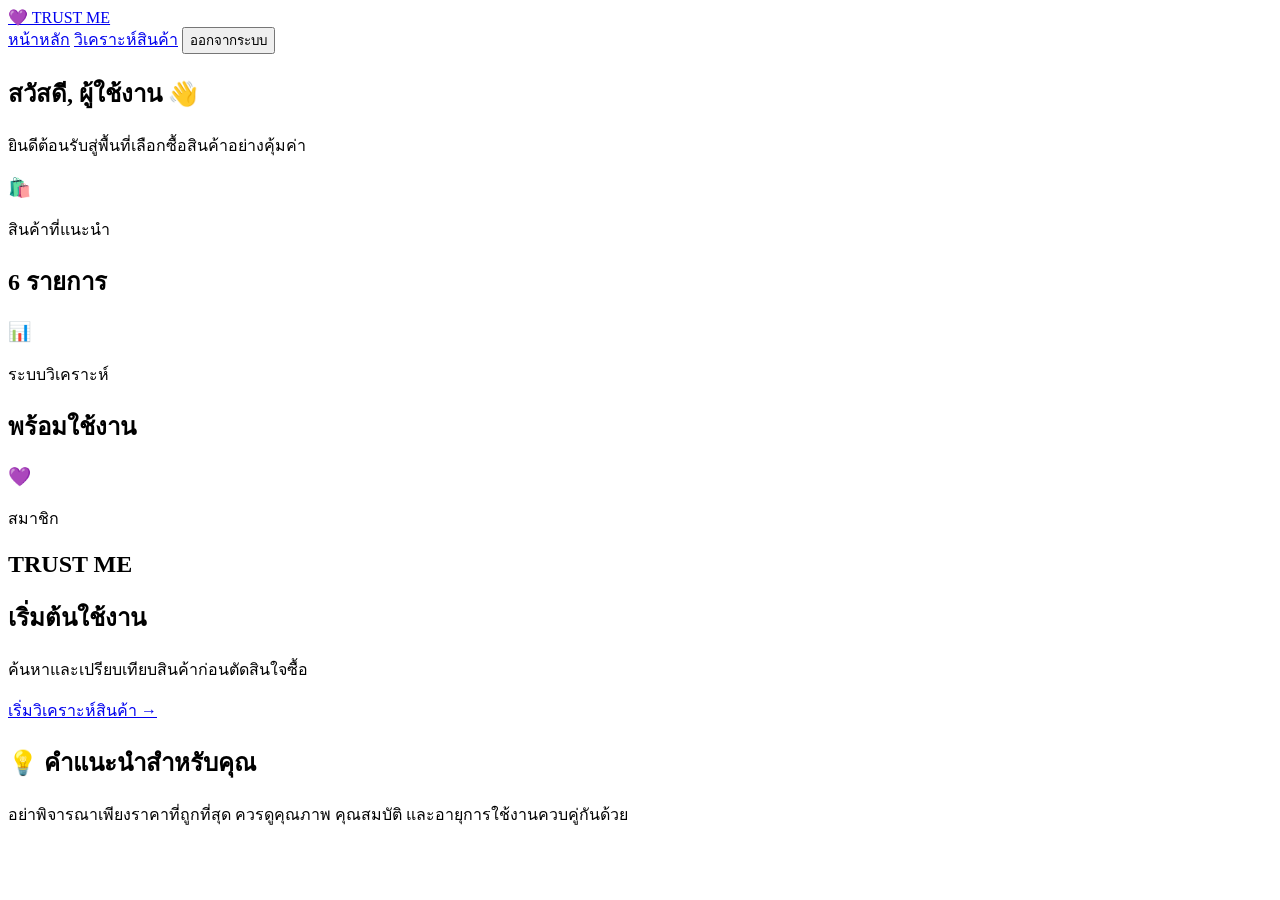
==== dashboard.html @ d890d321 "Add files via upload" ====
<!DOCTYPE html>
<html lang="th">
<head>
    <meta charset="UTF-8">
    <meta name="viewport" content="width=device-width, initial-scale=1.0">
    <title>Dashboard | TRUST ME</title>
    <link rel="stylesheet" href="css/style.css">
</head>
<body>

<header class="navbar">
    <a href="index.html" class="logo">💜 TRUST ME</a>
    <nav>
        <a href="dashboard.html">หน้าหลัก</a>
        <a href="evaluate.html">วิเคราะห์สินค้า</a>
        <button class="logout-btn" onclick="logout()">ออกจากระบบ</button>
    </nav>
</header>

<main class="container dashboard">
    <section class="welcome">
        <h1>สวัสดี, <span id="userName">ผู้ใช้งาน</span> 👋</h1>
        <p>ยินดีต้อนรับสู่พื้นที่เลือกซื้อสินค้าอย่างคุ้มค่า</p>
    </section>

    <section class="stats-grid">
        <div class="stat-card">
            <h3>🛍️</h3>
            <p>สินค้าที่แนะนำ</p>
            <h2>6 รายการ</h2>
        </div>

        <div class="stat-card">
            <h3>📊</h3>
            <p>ระบบวิเคราะห์</p>
            <h2>พร้อมใช้งาน</h2>
        </div>

        <div class="stat-card">
            <h3>💜</h3>
            <p>สมาชิก</p>
            <h2>TRUST ME</h2>
        </div>
    </section>

    <section class="dashboard-action">
        <h2>เริ่มต้นใช้งาน</h2>
        <p>ค้นหาและเปรียบเทียบสินค้าก่อนตัดสินใจซื้อ</p>
        <a href="evaluate.html" class="action-btn">
            เริ่มวิเคราะห์สินค้า →
        </a>
    </section>

    <section>
        <h2>💡 คำแนะนำสำหรับคุณ</h2>
        <div class="tip-card">
            อย่าพิจารณาเพียงราคาที่ถูกที่สุด ควรดูคุณภาพ
            คุณสมบัติ และอายุการใช้งานควบคู่กันด้วย
        </div>
    </section>
</main>

<script src="js/script.js"></script>
</body>
</html>
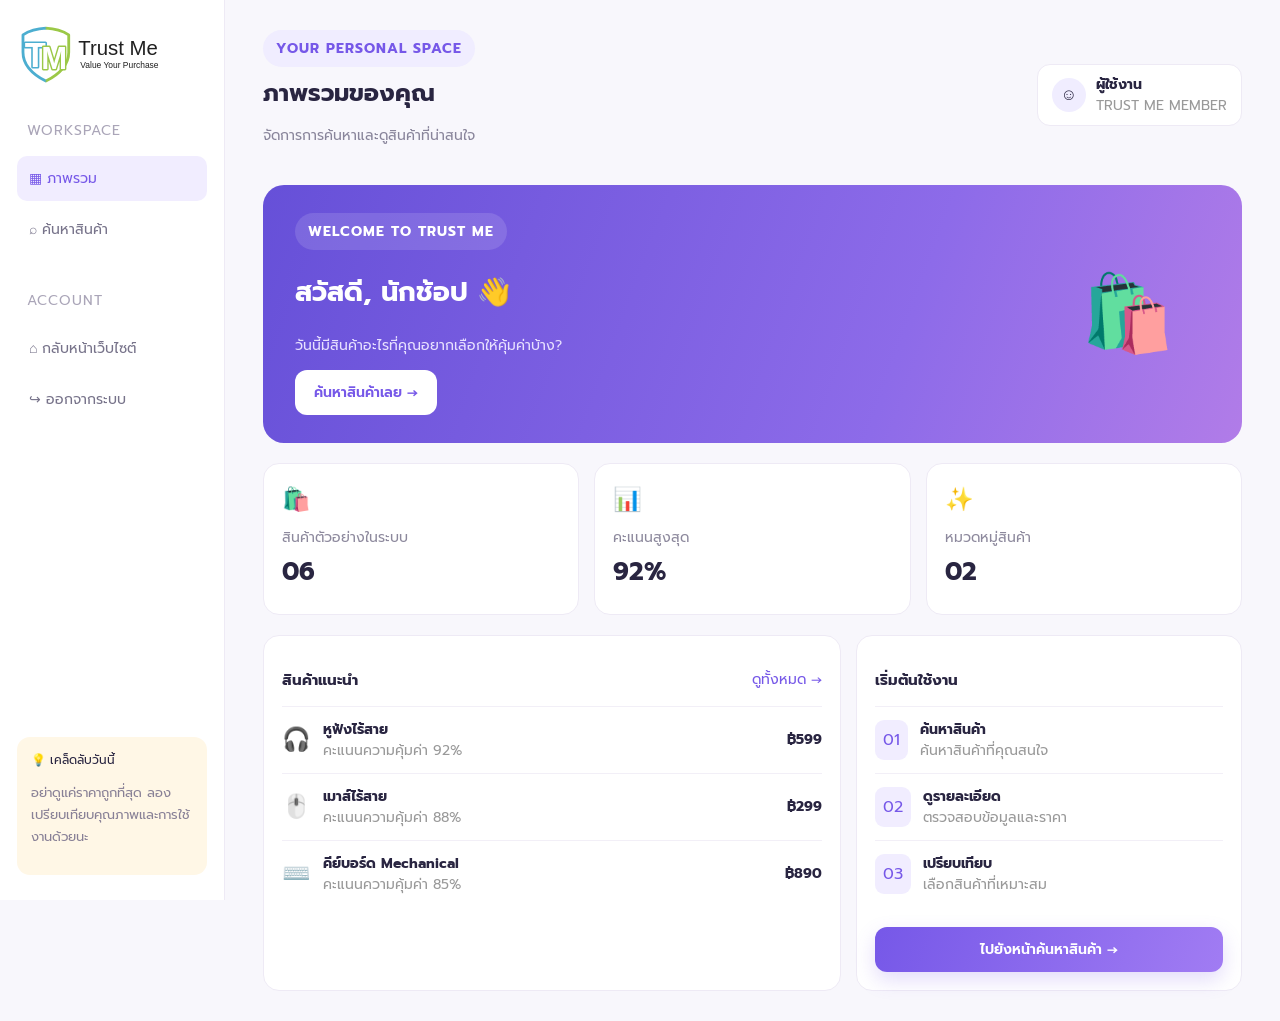
==== commit 6a9dcdd9: "Add files via upload" ====
--- a/dashboard.html
+++ b/dashboard.html
@@ -7,58 +7,114 @@
     <title>Dashboard | TRUST ME</title>
     <link rel="stylesheet" href="css/style.css">
 </head>
-<body>
+<body class="dashboard-body">
 
-<header class="navbar">
-    <a href="index.html" class="logo">💜 TRUST ME</a>
-    <nav>
-        <a href="dashboard.html">หน้าหลัก</a>
-        <a href="evaluate.html">วิเคราะห์สินค้า</a>
-        <button class="logout-btn" onclick="logout()">ออกจากระบบ</button>
-    </nav>
-</header>
+<aside class="sidebar">
+    <a href="index.html" class="logo" aria-label="Trust Me - หน้าแรก">
+        <img class="brand-logo" src="assets/trust-me-logo.svg" alt="Trust Me, Value Your Purchase">
+    </a>
 
-<main class="container dashboard">
-    <section class="welcome">
-        <h1>สวัสดี, <span id="userName">ผู้ใช้งาน</span> 👋</h1>
-        <p>ยินดีต้อนรับสู่พื้นที่เลือกซื้อสินค้าอย่างคุ้มค่า</p>
+    <small class="side-heading">WORKSPACE</small>
+    <a class="side-link selected" href="dashboard.html">▦ ภาพรวม</a>
+    <a class="side-link" href="evaluate.html">⌕ ค้นหาสินค้า</a>
+
+    <small class="side-heading">ACCOUNT</small>
+    <a class="side-link" href="index.html">⌂ กลับหน้าเว็บไซต์</a>
+    <button class="side-link" onclick="logout()">↪ ออกจากระบบ</button>
+
+    <div class="sidebar-tip">
+        💡 เคล็ดลับวันนี้
+        <p>อย่าดูแค่ราคาถูกที่สุด ลองเปรียบเทียบคุณภาพและการใช้งานด้วยนะ</p>
+    </div>
+</aside>
+
+<main class="dashboard-main">
+
+    <header class="dashboard-header">
+        <div>
+            <span class="tag">YOUR PERSONAL SPACE</span>
+            <h1>ภาพรวมของคุณ</h1>
+            <p>จัดการการค้นหาและดูสินค้าที่น่าสนใจ</p>
+        </div>
+
+        <div class="user-profile">
+            <span>☺</span>
+            <div>
+                <strong id="userName">ผู้ใช้งาน</strong>
+                <small>TRUST ME MEMBER</small>
+            </div>
+        </div>
+    </header>
+
+    <section class="dashboard-hero">
+        <div>
+            <span class="tag light-tag">WELCOME TO TRUST ME</span>
+            <h2>สวัสดี, <span id="welcomeName">นักช้อป</span> 👋</h2>
+            <p>วันนี้มีสินค้าอะไรที่คุณอยากเลือกให้คุ้มค่าบ้าง?</p>
+            <a href="evaluate.html" class="btn btn-white">
+                ค้นหาสินค้าเลย →
+            </a>
+        </div>
+        <div class="dashboard-emoji">🛍️</div>
     </section>
 
     <section class="stats-grid">
         <div class="stat-card">
-            <h3>🛍️</h3>
-            <p>สินค้าที่แนะนำ</p>
-            <h2>6 รายการ</h2>
+            <span>🛍️</span>
+            <small>สินค้าตัวอย่างในระบบ</small>
+            <h2>06</h2>
         </div>
 
         <div class="stat-card">
-            <h3>📊</h3>
-            <p>ระบบวิเคราะห์</p>
-            <h2>พร้อมใช้งาน</h2>
+            <span>📊</span>
+            <small>คะแนนสูงสุด</small>
+            <h2>92%</h2>
         </div>
 
         <div class="stat-card">
-            <h3>💜</h3>
-            <p>สมาชิก</p>
-            <h2>TRUST ME</h2>
+            <span>✨</span>
+            <small>หมวดหมู่สินค้า</small>
+            <h2>02</h2>
         </div>
     </section>
 
-    <section class="dashboard-action">
-        <h2>เริ่มต้นใช้งาน</h2>
-        <p>ค้นหาและเปรียบเทียบสินค้าก่อนตัดสินใจซื้อ</p>
-        <a href="evaluate.html" class="action-btn">
-            เริ่มวิเคราะห์สินค้า →
-        </a>
+    <section class="dashboard-grid">
+
+        <div class="panel">
+            <div class="panel-heading">
+                <h3>สินค้าแนะนำ</h3>
+                <a href="evaluate.html">ดูทั้งหมด →</a>
+            </div>
+            <div id="dashboardProducts"></div>
+        </div>
+
+        <div class="panel">
+            <div class="panel-heading">
+                <h3>เริ่มต้นใช้งาน</h3>
+            </div>
+
+            <div class="guide-item">
+                <span>01</span>
+                <div><b>ค้นหาสินค้า</b><small>ค้นหาสินค้าที่คุณสนใจ</small></div>
+            </div>
+
+            <div class="guide-item">
+                <span>02</span>
+                <div><b>ดูรายละเอียด</b><small>ตรวจสอบข้อมูลและราคา</small></div>
+            </div>
+
+            <div class="guide-item">
+                <span>03</span>
+                <div><b>เปรียบเทียบ</b><small>เลือกสินค้าที่เหมาะสม</small></div>
+            </div>
+
+            <a href="evaluate.html" class="btn btn-primary full-btn">
+                ไปยังหน้าค้นหาสินค้า →
+            </a>
+        </div>
+
     </section>
 
-    <section>
-        <h2>💡 คำแนะนำสำหรับคุณ</h2>
-        <div class="tip-card">
-            อย่าพิจารณาเพียงราคาที่ถูกที่สุด ควรดูคุณภาพ
-            คุณสมบัติ และอายุการใช้งานควบคู่กันด้วย
-        </div>
-    </section>
 </main>
 
 <script src="js/script.js"></script>
--- a/css/style.css
+++ b/css/style.css
@@ -0,0 +1,1387 @@
+
+@import url('https://fonts.googleapis.com/css2?family=Prompt:wght@300;400;500;600;700;800&display=swap');
+
+:root {
+    --purple: #7658e8;
+    --purple-light: #f0ebff;
+    --pink: #f18bb5;
+    --dark: #292541;
+    --gray: #89859b;
+    --line: #eeeaf5;
+    --bg: #fbfaff;
+    --white: #fff;
+}
+
+* {
+    box-sizing: border-box;
+}
+
+body {
+    margin: 0;
+    background: var(--bg);
+    color: var(--dark);
+    font-family: 'Prompt', sans-serif;
+}
+
+a {
+    text-decoration: none;
+    color: inherit;
+}
+
+button, input, select {
+    font: inherit;
+}
+
+.container {
+    width: min(1120px, calc(100% - 40px));
+    margin: auto;
+}
+
+.logo {
+    font-size: 21px;
+    font-weight: 800;
+    color: var(--dark);
+    display: inline-flex;
+    align-items: center;
+    flex: 0 0 auto;
+}
+
+.brand-logo {
+    display: block;
+    width: 190px;
+    height: auto;
+}
+
+.logo span {
+    color: var(--purple);
+}
+
+/* BUTTON */
+
+.btn {
+    display: inline-flex;
+    align-items: center;
+    justify-content: center;
+    border: 0;
+    border-radius: 12px;
+    padding: 12px 19px;
+    font-size: 12px;
+    font-weight: 600;
+    cursor: pointer;
+    transition: .2s;
+}
+
+.btn:hover {
+    transform: translateY(-2px);
+}
+
+.btn-primary {
+    background: linear-gradient(110deg, #7658e8, #a17cf3);
+    color: white;
+    box-shadow: 0 8px 20px #7658e835;
+}
+
+.navbar nav a.btn-primary {
+    background: #5c43cc;
+    border: 1px solid #4b35b2;
+    border-radius: 10px;
+    box-shadow: 0 6px 16px #5c43cc45;
+    color: #fff;
+    font-size: 15px !important;
+    font-weight: 700;
+    min-height: 44px;
+    padding: 11px 18px;
+    white-space: nowrap;
+}
+
+.btn-white {
+    background: white;
+    color: var(--purple);
+}
+
+.full-btn {
+    width: 100%;
+    margin-top: 20px;
+}
+
+/* NAVBAR */
+
+.navbar {
+    height: 75px;
+    background: #ffffffee;
+    border-bottom: 1px solid var(--line);
+    display: flex;
+    align-items: center;
+    justify-content: space-between;
+    padding: 0 max(calc((100% - 1120px)/2), 20px);
+}
+
+.navbar nav {
+    display: flex;
+    align-items: center;
+    gap: 27px;
+}
+
+.navbar nav a {
+    font-size: 12px;
+    color: #77738a;
+}
+
+.navbar nav a:hover,
+.navbar nav a.active {
+    color: var(--purple);
+}
+
+/* HOME HERO */
+
+.hero {
+    min-height: 545px;
+    display: grid;
+    grid-template-columns: 1.1fr .9fr;
+    align-items: center;
+    gap: 25px;
+    padding: 45px max(calc((100% - 1120px)/2), 20px);
+    background:
+        radial-gradient(ellipse at 80% 40%, #eee8ff, transparent 38%),
+        linear-gradient(#fff, #fbfaff);
+}
+
+.tag {
+    display: inline-block;
+    padding: 8px 13px;
+    border-radius: 30px;
+    background: #f0edff;
+    color: var(--purple);
+    font-size: 10px;
+    letter-spacing: 1px;
+    font-weight: 700;
+}
+
+.hero h1 {
+    font-size: clamp(42px, 5vw, 64px);
+    line-height: 1.25;
+    margin: 20px 0 12px;
+}
+
+.hero h1 span,
+.catalog-hero h1 span {
+    color: #a17cf3;
+}
+
+.hero-content p {
+    max-width: 500px;
+    color: var(--gray);
+    font-size: 13px;
+    line-height: 2;
+}
+
+.search-box {
+    max-width: 540px;
+    background: white;
+    border: 1px solid var(--line);
+    border-radius: 15px;
+    padding: 7px;
+    display: flex;
+    margin-top: 25px;
+    box-shadow: 0 12px 35px #46348c12;
+}
+
+.search-box input {
+    flex: 1;
+    min-width: 0;
+    border: 0;
+    outline: 0;
+    padding: 10px;
+    font-size: 12px;
+}
+
+.hero-note {
+    margin-top: 20px;
+    font-size: 11px;
+    color: var(--purple);
+}
+
+/* HERO VISUAL */
+
+.hero-visual {
+    height: 410px;
+    display: grid;
+    place-items: center;
+    position: relative;
+}
+
+.circle-bg {
+    width: 350px;
+    height: 350px;
+    position: absolute;
+    border-radius: 50%;
+    background: linear-gradient(140deg, #e6ddff, #ffdfeb);
+}
+
+.floating-card {
+    position: relative;
+    z-index: 2;
+    width: 270px;
+    background: white;
+    border-radius: 23px;
+    padding: 20px;
+    box-shadow: 0 25px 65px #5740a52b;
+    transform: rotate(3deg);
+}
+
+.score-label {
+    font-size: 10px;
+    color: #999;
+    text-align: center;
+    letter-spacing: 2px;
+}
+
+.score-circle {
+    width: 130px;
+    height: 130px;
+    margin: 20px auto;
+    border-radius: 50%;
+    background: conic-gradient(#7658e8 92%, #eeeafa 0);
+    display: grid;
+    place-items: center;
+    outline: 9px solid white;
+}
+
+.score-circle strong {
+    font-size: 35px;
+    color: var(--dark);
+}
+
+.score-circle small {
+    display: block;
+    font-size: 9px;
+    text-align: center;
+    color: #999;
+}
+
+.floating-card h3,
+.floating-card > p {
+    text-align: center;
+    margin: 5px;
+}
+
+.floating-card > p {
+    color: #999;
+    font-size: 10px;
+}
+
+.product-mini {
+    display: flex;
+    align-items: center;
+    gap: 10px;
+    border-top: 1px solid var(--line);
+    padding-top: 12px;
+    margin-top: 14px;
+}
+
+.product-mini > span {
+    font-size: 25px;
+}
+
+.product-mini div {
+    flex: 1;
+}
+
+.product-mini b,
+.product-mini small {
+    display: block;
+    font-size: 10px;
+}
+
+.product-mini small {
+    color: #999;
+}
+
+.product-mini strong {
+    font-size: 12px;
+}
+
+.float-label {
+    position: absolute;
+    z-index: 3;
+    background: white;
+    border-radius: 13px;
+    padding: 13px 17px;
+    box-shadow: 0 10px 35px #4a378d1c;
+    font-size: 11px;
+    font-weight: 600;
+}
+
+.label-one {
+    top: 50px;
+    left: 0;
+    color: var(--purple);
+}
+
+.label-two {
+    bottom: 40px;
+    right: 0;
+    color: var(--pink);
+}
+
+/* SECTIONS */
+
+.section {
+    padding-top: 60px;
+}
+
+.section-heading {
+    display: flex;
+    justify-content: space-between;
+    align-items: end;
+    margin-bottom: 22px;
+}
+
+.section-heading h2 {
+    font-size: 24px;
+    margin: 10px 0 3px;
+}
+
+.section-heading p {
+    color: var(--gray);
+    font-size: 11px;
+    margin: 5px 0;
+}
+
+.text-link {
+    color: var(--purple);
+    font-size: 11px;
+    font-weight: 600;
+}
+
+/* CATEGORY */
+
+.category-grid {
+    display: grid;
+    grid-template-columns: repeat(4, 1fr);
+    gap: 14px;
+}
+
+.category-card {
+    min-height: 140px;
+    padding: 20px;
+    border-radius: 18px;
+    transition: .2s;
+}
+
+.category-card:hover,
+.product-card:hover {
+    transform: translateY(-5px);
+}
+
+.category-card span {
+    font-size: 30px;
+}
+
+.category-card h3 {
+    font-size: 13px;
+    margin: 10px 0 3px;
+}
+
+.category-card small {
+    font-size: 10px;
+    color: #858095;
+}
+
+.purple { background: #f0ebff; }
+.pink { background: #fff0f5; }
+.yellow { background: #fff7df; }
+.green { background: #eaf9f3; }
+
+/* PRODUCT CARDS */
+
+.product-grid {
+    display: grid;
+    grid-template-columns: repeat(3, 1fr);
+    gap: 17px;
+}
+
+.product-card {
+    background: white;
+    border: 1px solid var(--line);
+    border-radius: 18px;
+    padding: 12px;
+    transition: .2s;
+    box-shadow: 0 5px 22px #38256d08;
+}
+
+.product-visual {
+    height: 145px;
+    border-radius: 13px;
+    display: grid;
+    place-items: center;
+    position: relative;
+}
+
+.product-emoji {
+    font-size: 60px;
+}
+
+.product-info {
+    padding: 13px 4px 4px;
+}
+
+.product-info h3 {
+    font-size: 13px;
+    margin: 6px 0;
+}
+
+.product-bottom {
+    display: flex;
+    justify-content: space-between;
+    align-items: center;
+}
+
+.price {
+    font-size: 15px;
+}
+
+.score-pill {
+    font-size: 9px;
+    color: #219b77;
+    background: #e9f8f2;
+    padding: 6px 8px;
+    border-radius: 30px;
+}
+
+.product-actions {
+    display: flex;
+    gap: 7px;
+    margin-top: 12px;
+}
+
+.product-actions button {
+    flex: 1;
+    border: 1px solid #e9e5f4;
+    background: #f4f0ff;
+    border-radius: 9px;
+    padding: 8px 4px;
+    font-size: 10px;
+    color: #6f59d5;
+    cursor: pointer;
+}
+
+/* HOW IT WORKS */
+
+.how-section {
+    margin: 65px 0 55px;
+    background: linear-gradient(115deg, #6650d8, #8d6be9 65%, #a87de8);
+    border-radius: 25px;
+    padding: 38px 42px;
+    color: white;
+    display: grid;
+    grid-template-columns: 1fr 1fr;
+    gap: 35px;
+}
+
+.how-section h2 {
+    font-size: 30px;
+    line-height: 1.4;
+}
+
+.how-section p {
+    font-size: 12px;
+    line-height: 1.9;
+    color: #e6e0ff;
+}
+
+.light-tag {
+    background: #ffffff20;
+    color: white;
+}
+
+.steps {
+    display: flex;
+    flex-direction: column;
+    gap: 12px;
+    justify-content: center;
+}
+
+.steps > div {
+    display: flex;
+    align-items: center;
+    gap: 13px;
+    background: #ffffff18;
+    border: 1px solid #ffffff25;
+    border-radius: 14px;
+    padding: 14px;
+}
+
+.steps > div > span {
+    font-size: 20px;
+}
+
+.steps > div > div {
+    flex: 1;
+}
+
+.steps strong,
+.steps small {
+    display: block;
+    font-size: 11px;
+}
+
+.steps small {
+    font-size: 9px;
+    color: #e2dcff;
+}
+
+/* FOOTER */
+
+.footer {
+    padding: 25px max(calc((100% - 1120px)/2), 20px);
+    border-top: 1px solid var(--line);
+    display: flex;
+    align-items: center;
+    justify-content: space-between;
+    background: white;
+}
+
+.footer p,
+.footer small {
+    font-size: 10px;
+    color: #9691a5;
+}
+
+/* LOGIN & REGISTER */
+
+.auth-body {
+    min-height: 100vh;
+    background: #f8f6ff;
+    padding: 35px 20px;
+    display: grid;
+    place-items: center;
+}
+
+.back-link {
+    position: absolute;
+    top: 25px;
+    left: 30px;
+    font-size: 12px;
+    color: #77718e;
+}
+
+.auth-container {
+    width: min(1000px, 100%);
+    min-height: 620px;
+    background: white;
+    border-radius: 27px;
+    overflow: hidden;
+    display: grid;
+    grid-template-columns: 1fr 1fr;
+    box-shadow: 0 25px 80px #45327d18;
+}
+
+.auth-banner {
+    background: linear-gradient(145deg, #5f4acb, #8062e7 55%, #b17ce8);
+    padding: 35px;
+    color: white;
+    display: flex;
+    flex-direction: column;
+    justify-content: space-between;
+    position: relative;
+    overflow: hidden;
+}
+
+.pink-banner {
+    background: linear-gradient(145deg, #a54f91, #d46eaa 55%, #f0a1b7);
+}
+
+.logo-white {
+    color: white;
+    z-index: 2;
+}
+
+.logo-white .brand-logo {
+    filter: brightness(0) invert(1);
+}
+
+.auth-banner h1 {
+    font-size: 36px;
+    line-height: 1.4;
+}
+
+.auth-banner h1 span {
+    color: #ffe1a8;
+}
+
+.auth-banner p {
+    font-size: 12px;
+    line-height: 2;
+    color: #eee9ff;
+    max-width: 340px;
+}
+
+.banner-decoration {
+    position: absolute;
+    font-size: 350px;
+    font-weight: 800;
+    color: #ffffff0c;
+    right: -30px;
+    bottom: -150px;
+}
+
+.auth-form {
+    width: min(370px, 100%);
+    margin: auto;
+    padding: 35px;
+}
+
+.auth-icon {
+    font-size: 28px;
+}
+
+.auth-form h2 {
+    font-size: 25px;
+    margin: 8px 0;
+}
+
+.auth-form > p {
+    color: var(--gray);
+    font-size: 11px;
+}
+
+.auth-form label {
+    display: block;
+    font-size: 11px;
+    font-weight: 600;
+    margin: 14px 0 7px;
+}
+
+.auth-form input {
+    width: 100%;
+    border: 1px solid #e9e5f1;
+    border-radius: 11px;
+    padding: 13px;
+    outline: none;
+    font-size: 11px;
+}
+
+.auth-form input:focus {
+    border-color: #9a83f2;
+    box-shadow: 0 0 0 3px #8b72ed18;
+}
+
+.auth-switch {
+    text-align: center;
+    font-size: 11px;
+    color: #88839a;
+    margin: 18px 0;
+}
+
+.auth-switch a {
+    color: var(--purple);
+    font-weight: 600;
+}
+
+.notice {
+    font-size: 9px;
+    color: #9b95aa;
+    background: #f8f6fc;
+    border-radius: 9px;
+    padding: 10px;
+    text-align: center;
+}
+
+/* DASHBOARD */
+
+.dashboard-body {
+    background: #f8f7fc;
+    min-height: 100vh;
+}
+
+.sidebar {
+    position: fixed;
+    inset: 0 auto 0 0;
+    width: 225px;
+    background: white;
+    border-right: 1px solid var(--line);
+    padding: 25px 17px;
+    display: flex;
+    flex-direction: column;
+}
+
+.side-heading {
+    font-size: 9px;
+    letter-spacing: 1px;
+    color: #aaa5b8;
+    margin: 35px 10px 12px;
+}
+
+.side-link {
+    display: block;
+    border: 0;
+    background: none;
+    text-align: left;
+    padding: 12px;
+    border-radius: 10px;
+    font-size: 11px;
+    color: #77738a;
+    margin: 3px 0;
+    cursor: pointer;
+}
+
+.side-link.selected,
+.side-link:hover {
+    background: #f1edff;
+    color: var(--purple);
+}
+
+.sidebar-tip {
+    margin-top: auto;
+    background: #fff7e6;
+    border-radius: 13px;
+    padding: 14px;
+    font-size: 12px;
+}
+
+.sidebar-tip p {
+    font-size: 10px;
+    color: #888096;
+    line-height: 1.7;
+}
+
+.dashboard-main {
+    margin-left: 225px;
+    padding: 30px 38px;
+}
+
+.dashboard-header {
+    display: flex;
+    align-items: center;
+    justify-content: space-between;
+    margin-bottom: 25px;
+}
+
+.dashboard-header h1 {
+    font-size: 24px;
+    margin: 8px 0;
+}
+
+.dashboard-header p {
+    font-size: 11px;
+    color: var(--gray);
+}
+
+.user-profile {
+    display: flex;
+    align-items: center;
+    gap: 10px;
+    background: white;
+    padding: 9px 14px;
+    border-radius: 13px;
+    border: 1px solid var(--line);
+}
+
+.user-profile > span {
+    width: 34px;
+    height: 34px;
+    display: grid;
+    place-items: center;
+    background: #f0edff;
+    border-radius: 50%;
+}
+
+.user-profile strong,
+.user-profile small {
+    display: block;
+    font-size: 10px;
+}
+
+.user-profile small {
+    color: #999;
+}
+
+.dashboard-hero {
+    background: linear-gradient(110deg, #6650d8, #8d6be9 65%, #b17ce8);
+    color: white;
+    border-radius: 21px;
+    padding: 28px 32px;
+    display: flex;
+    justify-content: space-between;
+    align-items: center;
+}
+
+.dashboard-hero h2 {
+    font-size: 27px;
+}
+
+.dashboard-hero p {
+    font-size: 11px;
+    color: #e8e1ff;
+}
+
+.dashboard-emoji {
+    font-size: 75px;
+    margin-right: 35px;
+}
+
+.stats-grid {
+    display: grid;
+    grid-template-columns: repeat(3, 1fr);
+    gap: 15px;
+    margin: 20px 0;
+}
+
+.stat-card,
+.panel {
+    background: white;
+    border: 1px solid var(--line);
+    border-radius: 16px;
+    padding: 18px;
+}
+
+.stat-card > span {
+    font-size: 23px;
+}
+
+.stat-card small {
+    display: block;
+    color: #8d899d;
+    font-size: 10px;
+    margin-top: 10px;
+}
+
+.stat-card h2 {
+    font-size: 25px;
+    margin: 5px 0;
+}
+
+.dashboard-grid {
+    display: grid;
+    grid-template-columns: 1.2fr .8fr;
+    gap: 15px;
+}
+
+.panel-heading {
+    display: flex;
+    justify-content: space-between;
+    align-items: center;
+}
+
+.panel-heading h3 {
+    font-size: 15px;
+}
+
+.panel-heading a {
+    font-size: 10px;
+    color: var(--purple);
+}
+
+.mini-product,
+.guide-item {
+    display: flex;
+    align-items: center;
+    gap: 12px;
+    padding: 12px 0;
+    border-top: 1px solid #f2eff7;
+}
+
+.mini-product div {
+    flex: 1;
+}
+
+.mini-product b,
+.mini-product small,
+.guide-item b,
+.guide-item small {
+    display: block;
+    font-size: 10px;
+}
+
+.mini-product small,
+.guide-item small {
+    color: #999;
+    font-size: 9px;
+}
+
+.mini-emoji {
+    font-size: 23px;
+}
+
+.guide-item > span {
+    color: var(--purple);
+    background: #f1edff;
+    border-radius: 9px;
+    padding: 8px;
+}
+
+/* PRODUCT EVALUATION */
+
+.catalog {
+    padding-top: 30px;
+    padding-bottom: 40px;
+}
+
+.catalog-hero {
+    background: linear-gradient(115deg, #5e49c9, #8262e5 65%, #b47ce7);
+    border-radius: 22px;
+    padding: 32px 40px;
+    color: white;
+}
+
+.catalog-hero h1 {
+    font-size: 33px;
+    line-height: 1.35;
+}
+
+.catalog-hero p {
+    font-size: 11px;
+    color: #e6dfff;
+}
+
+.catalog-search {
+    display: flex;
+    align-items: center;
+    background: white;
+    max-width: 570px;
+    padding: 6px;
+    border-radius: 12px;
+    margin-top: 18px;
+}
+
+.catalog-search input {
+    flex: 1;
+    min-width: 0;
+    border: 0;
+    outline: 0;
+    padding: 10px;
+    font-size: 11px;
+}
+
+.catalog-toolbar {
+    display: flex;
+    justify-content: space-between;
+    align-items: center;
+    gap: 15px;
+    margin: 25px 0 18px;
+}
+
+.filter-list {
+    display: flex;
+    gap: 8px;
+    flex-wrap: wrap;
+}
+
+.filter {
+    border: 1px solid #e9e5f2;
+    background: white;
+    border-radius: 30px;
+    padding: 8px 14px;
+    font-size: 10px;
+    color: #77728a;
+    cursor: pointer;
+}
+
+.filter.active {
+    background: var(--purple);
+    border-color: var(--purple);
+    color: white;
+}
+
+.catalog-toolbar select {
+    border: 1px solid #e9e5f2;
+    border-radius: 8px;
+    padding: 8px;
+    font-size: 10px;
+    background: white;
+}
+
+.catalog-title {
+    display: flex;
+    align-items: center;
+    justify-content: space-between;
+    margin-bottom: 15px;
+}
+
+.catalog-title h2 {
+    font-size: 19px;
+}
+
+.catalog-title span {
+    font-size: 10px;
+    color: #999;
+}
+
+.compare-bar {
+    position: sticky;
+    bottom: 12px;
+    background: white;
+    border: 1px solid #e9e4f5;
+    box-shadow: 0 10px 35px #30205a20;
+    border-radius: 15px;
+    margin-top: 25px;
+    padding: 13px;
+    display: flex;
+    align-items: center;
+    gap: 14px;
+    z-index: 3;
+}
+
+.compare-bar > div:first-child {
+    min-width: 140px;
+}
+
+.compare-bar b,
+.compare-bar small {
+    display: block;
+    font-size: 11px;
+}
+
+.compare-bar small {
+    font-size: 9px;
+    color: #999;
+}
+
+.compare-pills {
+    display: flex;
+    gap: 6px;
+    flex: 1;
+    flex-wrap: wrap;
+}
+
+.compare-pill {
+    font-size: 9px;
+    background: #f1edff;
+    color: #6f56d8;
+    padding: 6px 9px;
+    border-radius: 30px;
+}
+
+.compare-bar button:disabled {
+    opacity: .45;
+    cursor: not-allowed;
+}
+
+/* MODAL */
+
+.modal-backdrop {
+    display: none;
+    position: fixed;
+    inset: 0;
+    background: #211b3b99;
+    z-index: 20;
+    align-items: center;
+    justify-content: center;
+    padding: 20px;
+}
+
+.modal-backdrop.open {
+    display: flex;
+}
+
+.modal {
+    background: white;
+    border-radius: 20px;
+    padding: 25px;
+    width: min(470px, 100%);
+    position: relative;
+    max-height: 85vh;
+    overflow: auto;
+}
+
+.modal-wide {
+    width: min(760px, 100%);
+}
+
+.modal-close {
+    position: absolute;
+    right: 14px;
+    top: 10px;
+    border: 0;
+    background: #f2eff9;
+    border-radius: 50%;
+    width: 30px;
+    height: 30px;
+    font-size: 20px;
+    color: #7661cb;
+    cursor: pointer;
+}
+
+.compare-table {
+    width: 100%;
+    border-collapse: collapse;
+    font-size: 11px;
+}
+
+.compare-table th,
+.compare-table td {
+    border: 1px solid #eeeaf5;
+    padding: 11px;
+    text-align: center;
+}
+
+.compare-table th {
+    background: #f4f0ff;
+}
+
+.empty {
+    grid-column: 1 / -1;
+    padding: 35px;
+    text-align: center;
+    color: #999;
+    background: white;
+    border-radius: 15px;
+}
+
+/* RESPONSIVE */
+
+@media (max-width: 850px) {
+    .hero {
+        grid-template-columns: 1fr 1fr;
+    }
+
+    .category-grid {
+        grid-template-columns: repeat(2, 1fr);
+    }
+
+    .product-grid {
+        grid-template-columns: repeat(2, 1fr);
+    }
+
+    .sidebar {
+        width: 185px;
+    }
+
+    .dashboard-main {
+        margin-left: 185px;
+        padding: 20px;
+    }
+
+    .dashboard-grid {
+        grid-template-columns: 1fr;
+    }
+}
+
+@media (max-width: 620px) {
+    .navbar {
+        height: auto;
+        min-height: 65px;
+        padding: 15px 20px;
+    }
+
+    .navbar nav {
+        gap: 10px;
+        flex-wrap: wrap;
+        justify-content: flex-end;
+    }
+
+    .brand-logo {
+        width: 145px;
+    }
+
+    .navbar nav a {
+        font-size: 10px;
+    }
+
+    .navbar nav .btn {
+        padding: 8px;
+    }
+
+    .hero {
+        grid-template-columns: 1fr;
+        padding: 35px 20px;
+    }
+
+    .hero h1 {
+        font-size: 42px;
+    }
+
+    .hero-visual {
+        height: 330px;
+    }
+
+    .circle-bg {
+        width: 270px;
+        height: 270px;
+    }
+
+    .floating-card {
+        width: 240px;
+    }
+
+    .label-one {
+        top: 5px;
+    }
+
+    .label-two {
+        bottom: 5px;
+    }
+
+    .section {
+        padding-top: 40px;
+    }
+
+    .section-heading h2 {
+        font-size: 20px;
+    }
+
+    .category-grid {
+        gap: 9px;
+    }
+
+    .category-card {
+        min-height: 115px;
+        padding: 13px;
+    }
+
+    .product-grid {
+        grid-template-columns: 1fr 1fr;
+        gap: 10px;
+    }
+
+    .product-visual {
+        height: 105px;
+    }
+
+    .product-emoji {
+        font-size: 45px;
+    }
+
+    .product-info h3 {
+        font-size: 11px;
+    }
+
+    .product-actions button {
+        font-size: 9px;
+        padding: 7px 3px;
+    }
+
+    .how-section {
+        grid-template-columns: 1fr;
+        padding: 24px 19px;
+        margin: 42px 0;
+    }
+
+    .how-section h2 {
+        font-size: 26px;
+    }
+
+    .footer {
+        gap: 10px;
+        flex-wrap: wrap;
+    }
+
+    .footer p {
+        display: none;
+    }
+
+    .auth-body {
+        padding: 50px 14px 20px;
+    }
+
+    .back-link {
+        top: 15px;
+        left: 18px;
+    }
+
+    .auth-container {
+        grid-template-columns: 1fr;
+    }
+
+    .auth-banner {
+        min-height: 220px;
+        padding: 22px;
+    }
+
+    .auth-banner h1 {
+        font-size: 25px;
+        margin: 10px 0;
+    }
+
+    .auth-banner p {
+        font-size: 10px;
+    }
+
+    .auth-form {
+        padding: 25px 20px;
+    }
+
+    .sidebar {
+        position: static;
+        width: 100%;
+        display: block;
+        padding: 12px;
+        border-bottom: 1px solid var(--line);
+    }
+
+    .side-heading,
+    .sidebar-tip {
+        display: none;
+    }
+
+    .side-link {
+        display: inline-block;
+        padding: 8px;
+        font-size: 10px;
+    }
+
+    .dashboard-main {
+        margin: 0;
+        padding: 17px 13px;
+    }
+
+    .dashboard-header h1 {
+        font-size: 19px;
+    }
+
+    .dashboard-hero {
+        padding: 18px;
+    }
+
+    .dashboard-hero h2 {
+        font-size: 20px;
+    }
+
+    .dashboard-emoji {
+        font-size: 45px;
+        margin: 0;
+    }
+
+    .stats-grid {
+        grid-template-columns: 1fr;
+    }
+
+    .catalog {
+        padding-top: 17px;
+    }
+
+    .catalog-hero {
+        padding: 23px 17px;
+    }
+
+    .catalog-hero h1 {
+        font-size: 26px;
+    }
+
+    .catalog-toolbar {
+        align-items: flex-start;
+        flex-direction: column;
+    }
+
+    .compare-bar {
+        flex-wrap: wrap;
+    }
+
+    .compare-pills {
+        min-width: 100%;
+    }
+
+    .compare-bar button {
+        margin-left: auto;
+    }
+}
+
+body :is(p, a, button, input, select, small, label, b, strong, th, td, .tag, .side-heading, .score-label, .score-pill, .compare-pill, .float-label) {
+    font-size: max(13px, .875em) !important;
+}
+
+.category-card h3,
+.product-info h3 {
+    font-size: 15px !important;
+}
